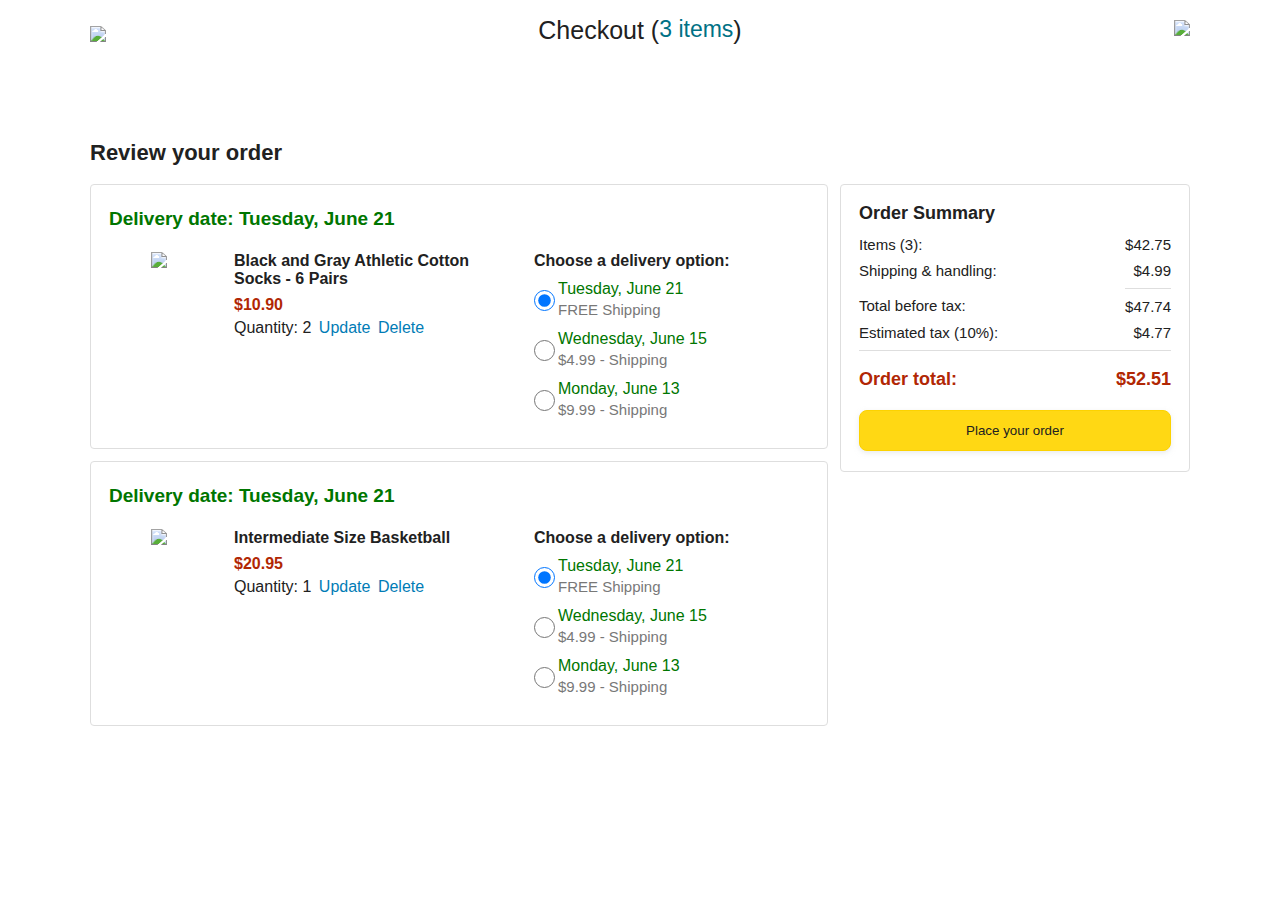
==== checkout.html @ c31e9328 "Add files via upload" ====
<!DOCTYPE html>
<html lang="en">
  <head>
    <meta charset="utf-8" />
    <meta name="viewport" content="width=device-width, initial-scale=1" />
    <title>Checkout</title>

    <!-- Load a font called Roboto from Google Fonts. -->
    <!-- <link rel="preconnect" href="https://fonts.googleapis.com">
    <link rel="preconnect" href="https://fonts.gstatic.com" crossorigin>
    <link href="https://fonts.googleapis.com/css2?family=Roboto:wght@400;500;700&display=swap" rel="stylesheet"> -->

    <!-- Here are the CSS files for this page. -->
    <link rel="stylesheet" href="styles/shared/general.css" />
    <link rel="stylesheet" href="styles/pages/checkout/checkout-header.css" />
    <link rel="stylesheet" href="styles/pages/checkout/checkout.css" />
  </head>
  <body>
    <div class="checkout-header">
      <div class="header-content">
        <div class="checkout-header-left-section">
          <a href="amazon.html">
            <img class="amazon-logo" src="images/amazon-logo.png" />
            <img
              class="amazon-mobile-logo"
              src="images/amazon-mobile-logo.png"
            />
          </a>
        </div>

        <div class="checkout-header-middle-section">
          Checkout (<a class="return-to-home-link" href="amazon.html">3 items</a
          >)
        </div>

        <div class="checkout-header-right-section">
          <img src="images/icons/checkout-lock-icon.png" />
        </div>
      </div>
    </div>

    <div class="main">
      <div class="page-title">Review your order</div>

      <div class="checkout-grid">
        <div class="order-summary js-order-summary"></div>

        <div class="payment-summary">
          <div class="payment-summary-title">Order Summary</div>

          <div class="payment-summary-row">
            <div>Items (3):</div>
            <div class="payment-summary-money">$42.75</div>
          </div>

          <div class="payment-summary-row">
            <div>Shipping &amp; handling:</div>
            <div class="payment-summary-money">$4.99</div>
          </div>

          <div class="payment-summary-row subtotal-row">
            <div>Total before tax:</div>
            <div class="payment-summary-money">$47.74</div>
          </div>

          <div class="payment-summary-row">
            <div>Estimated tax (10%):</div>
            <div class="payment-summary-money">$4.77</div>
          </div>

          <div class="payment-summary-row total-row">
            <div>Order total:</div>
            <div class="payment-summary-money">$52.51</div>
          </div>

          <button class="place-order-button button-primary">
            Place your order
          </button>
        </div>
      </div>
    </div>
    <script type="module" src="scripts/checkout.js"></script>
  </body>
</html>
---- styles/shared/general.css ----
body {
  font-family: Roboto, Arial;
  color: rgb(33, 33, 33);
  margin: 0;
}


p {
  margin: 0;
}

button {
  cursor: pointer;
}

select {
  cursor: pointer;
}

input, select, button {
  font-family: Roboto, Arial;
}

.button-primary {
  color: rgb(33, 33, 33);
  background-color: rgb(255, 216, 20);
  border: 1px solid rgb(252, 210, 0);
  border-radius: 8px;
  cursor: pointer;
  box-shadow: 0 2px 5px rgba(213, 217, 217, 0.5);
}

.button-primary:hover {
  background-color: rgb(247, 202, 0);
  border: 1px solid rgb(242, 194, 0);
}

.button-primary:active {
  background: rgb(255, 216, 20);
  border-color: rgb(252, 210, 0);
  box-shadow: none;
}

.button-secondary {
  color: rgb(33, 33, 33);
  background: white;
  border: 1px solid rgb(213, 217, 217);
  border-radius: 8px;
  cursor: pointer;
  box-shadow: 0 2px 5px rgba(213, 217, 217, 0.5);
}

.button-secondary:hover {
  background-color: rgb(247, 250, 250);
}

.button-secondary:active {
  background-color: rgb(237, 253, 255);
  box-shadow: none;
}


.limit-text-to-2-lines {
  display: -webkit-box;
  -webkit-line-clamp: 2;
  -webkit-box-orient: vertical;
  overflow: hidden;
}

.link-primary {
  color: rgb(1, 124, 182);
  cursor: pointer;
}

.link-primary:hover {
  color: rgb(196, 80, 0);
}

select {
  color: rgb(33, 33, 33);
  background-color: rgb(240, 240, 240);
  border: 1px solid rgb(213, 217, 217);
  border-radius: 8px;
  padding: 3px 5px;
  font-size: 15px;
  cursor: pointer;
  box-shadow: 0 2px 5px rgba(213, 217, 217, 0.5);
}

select:focus,
input:focus {
  outline: 2px solid rgb(255, 153, 0);
}
---- styles/pages/checkout/checkout-header.css ----
.checkout-header {
  height: 60px;
  padding-left: 30px;
  padding-right: 30px;
  background-color: white;

  display: flex;
  justify-content: center;

  position: fixed;
  top: 0;
  left: 0;
  right: 0;
  z-index: 1000;
}

.header-content {
  width: 100%;
  max-width: 1100px;

  display: flex;
  align-items: center;
}

.checkout-header-left-section {
  width: 150px;
}

.amazon-logo {
  width: 100px;
  margin-top: 12px;
}

.amazon-mobile-logo {
  display: none;
}

/* @media is used to create responsive design (making the
   website look good on any screen size). This @media
   means when the screen width is 575px or less, different
   styles (inside the {...}) will be applied. */
@media (max-width: 575px) {
  .checkout-header-left-section {
    width: auto;
  }

  .amazon-logo {
    display: none;
  }

  .amazon-mobile-logo {
    display: inline-block;
    height: 35px;
    margin-top: 5px;
  }
}

.checkout-header-middle-section {
  flex: 1;
  flex-shrink: 0;
  text-align: center;

  font-size: 25px;
  font-weight: 500;

  display: flex;
  justify-content: center;
}

.return-to-home-link {
  color: rgb(0, 113, 133);
  font-size: 23px;
  text-decoration: none;
  cursor: pointer;
}

@media (max-width: 1000px) {
  .checkout-header-middle-section {
    font-size: 20px;
    margin-right: 60px;
  }

  .return-to-home-link {
    font-size: 18px;
  }
}

@media (max-width: 575px) {
  .checkout-header-middle-section {
    margin-right: 5px;
  }
}

.checkout-header-right-section {
  text-align: right;
  width: 150px;
}

@media (max-width: 1000px) {
  .checkout-header-right-section {
    width: auto;
  }
}
---- styles/pages/checkout/checkout.css ----
.main {
  max-width: 1100px;
  padding-left: 30px;
  padding-right: 30px;

  margin-top: 140px;
  margin-bottom: 100px;

  /* margin-left: auto;
     margin-right auto;
     Is a trick for centering an element horizontally
     without needing a container. */
  margin-left: auto;
  margin-right: auto;
}

.page-title {
  font-weight: 700;
  font-size: 22px;
  margin-bottom: 18px;
}

.checkout-grid {
  display: grid;
  /* Here, 1fr means the first column will take
     up the remaining space in the grid. */
  grid-template-columns: 1fr 350px;
  column-gap: 12px;

  /* Use align-items: start; to prevent the elements
     in the grid from stretching vertically. */
  align-items: start;
}

@media (max-width: 1000px) {
  .main {
    max-width: 500px;
  }

  .checkout-grid {
    grid-template-columns: 1fr;
  }
}

.cart-item-container,
.payment-summary {
  border: 1px solid rgb(222, 222, 222);
  border-radius: 4px;
  padding: 18px;
}

.cart-item-container {
  margin-bottom: 12px;
}

.payment-summary {
  padding-bottom: 5px;
}

@media (max-width: 1000px) {
  .payment-summary {
    /* grid-row: 1 means this element will be placed into row
      1 in the grid. (Normally, the row that an element is
      placed in is determined by the order of the elements in
      the HTML. grid-row overrides this default ordering). */
    grid-row: 1;
    margin-bottom: 12px;
  }
}

.delivery-date {
  color: rgb(0, 118, 0);
  font-weight: 700;
  font-size: 19px;
  margin-top: 5px;
  margin-bottom: 22px;
}

.cart-item-details-grid {
  display: grid;
  /* 100px 1fr 1fr; means the 2nd and 3rd column will
     take up half the remaining space in the grid
     (they will divide up the remaining space evenly). */
  grid-template-columns: 100px 1fr 1fr;
  column-gap: 25px;
}

@media (max-width: 1000px) {
  .cart-item-details-grid {
    grid-template-columns: 100px 1fr;
    row-gap: 30px;
  }
}

.product-image {
  max-width: 100%;
  max-height: 120px;

  /* margin-left: auto;
     margin-right auto;
     Is a trick for centering an element horizontally
     without needing a container. */
  margin-left: auto;
  margin-right: auto;
}

.product-name {
  font-weight: 700;
  margin-bottom: 8px;
}

.product-price {
  color: rgb(177, 39, 4);
  font-weight: 700;
  margin-bottom: 5px;
}

.product-quantity .link-primary {
  margin-left: 3px;
}

@media (max-width: 1000px) {
  .delivery-options {
    /* grid-column: 1 means this element will be placed
       in column 1 in the grid. (Normally, the column that
       an element is placed in is determined by the order
       of the elements in the HTML. grid-column overrides
       this default ordering).
       
       / span 2 means this element will take up 2 columns
       in the grid (Normally, each element takes up 1
       column in the grid). */
    grid-column: 1 / span 2;
  }
}

.delivery-options-title {
  font-weight: 700;
  margin-bottom: 10px;
}

.delivery-option {
  display: grid;
  grid-template-columns: 24px 1fr;
  margin-bottom: 12px;
  cursor: pointer;
}

.delivery-option-input {
  margin-left: 0px;
  cursor: pointer;
}

.delivery-option-date {
  color: rgb(0, 118, 0);
  font-weight: 500;
  margin-bottom: 3px;
}

.delivery-option-price {
  color: rgb(120, 120, 120);
  font-size: 15px;
}

.payment-summary-title {
  font-weight: 700;
  font-size: 18px;
  margin-bottom: 12px;
}

.payment-summary-row {
  display: grid;
  /* 1fr auto; means the width of the 2nd column will be
     determined by the elements inside the column (auto).
     The 1st column will take up the remaining space. */
  grid-template-columns: 1fr auto;

  font-size: 15px;
  margin-bottom: 9px;
}

.payment-summary-money {
  text-align: right;
}

.subtotal-row .payment-summary-money {
  border-top: 1px solid rgb(222, 222, 222);
}

.subtotal-row div {
  padding-top: 9px;
}

.total-row {
  color: rgb(177, 39, 4);
  font-weight: 700;
  font-size: 18px;

  border-top: 1px solid rgb(222, 222, 222);
  padding-top: 18px;
}

.place-order-button {
  width: 100%;
  padding-top: 12px;
  padding-bottom: 12px;
  border-radius: 8px;

  margin-top: 11px;
  margin-bottom: 15px;
}
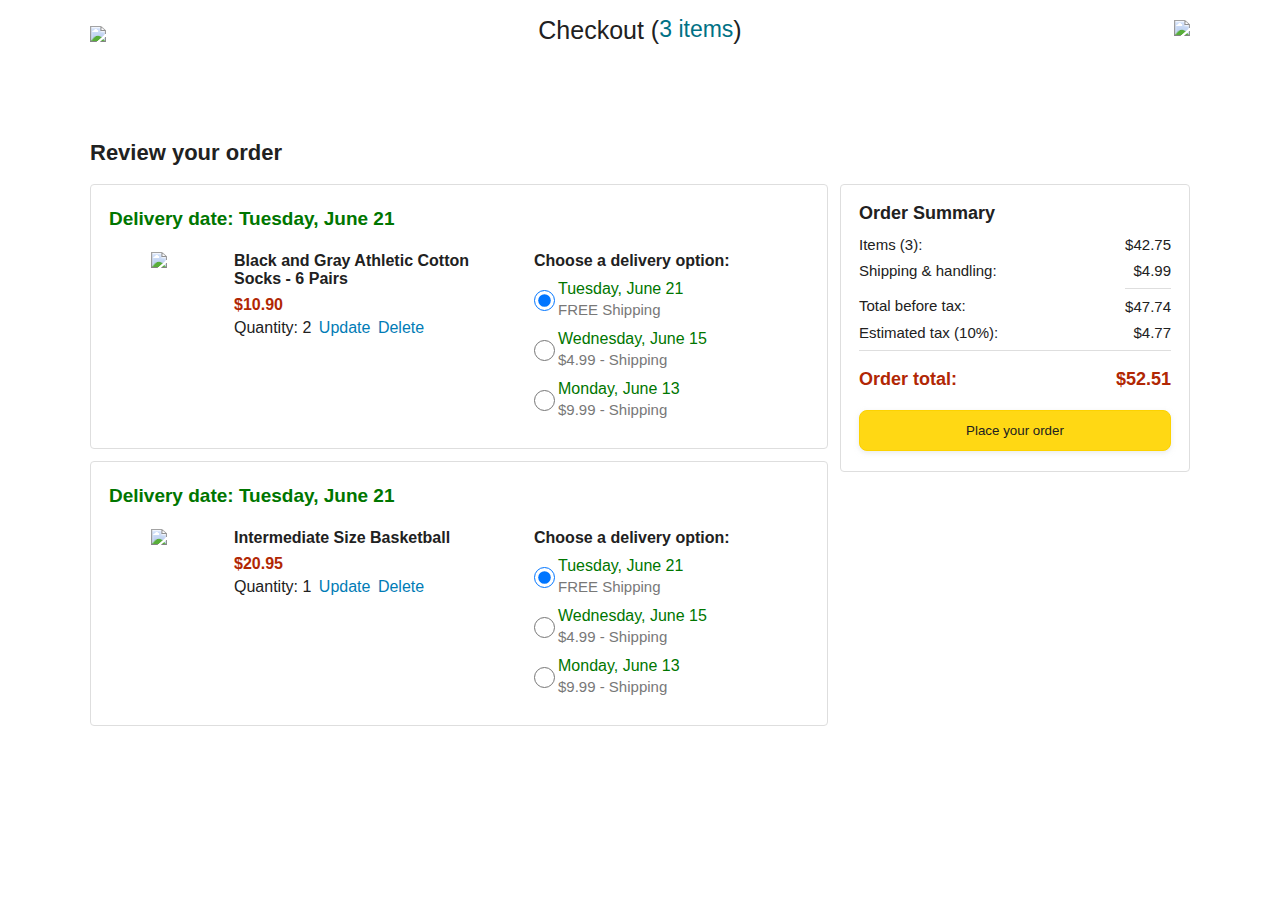
==== commit 6eee92d3: "Add files via upload" ====
--- a/checkout.html
+++ b/checkout.html
@@ -19,7 +19,7 @@
     <div class="checkout-header">
       <div class="header-content">
         <div class="checkout-header-left-section">
-          <a href="amazon.html">
+          <a href="index.html">
             <img class="amazon-logo" src="images/amazon-logo.png" />
             <img
               class="amazon-mobile-logo"
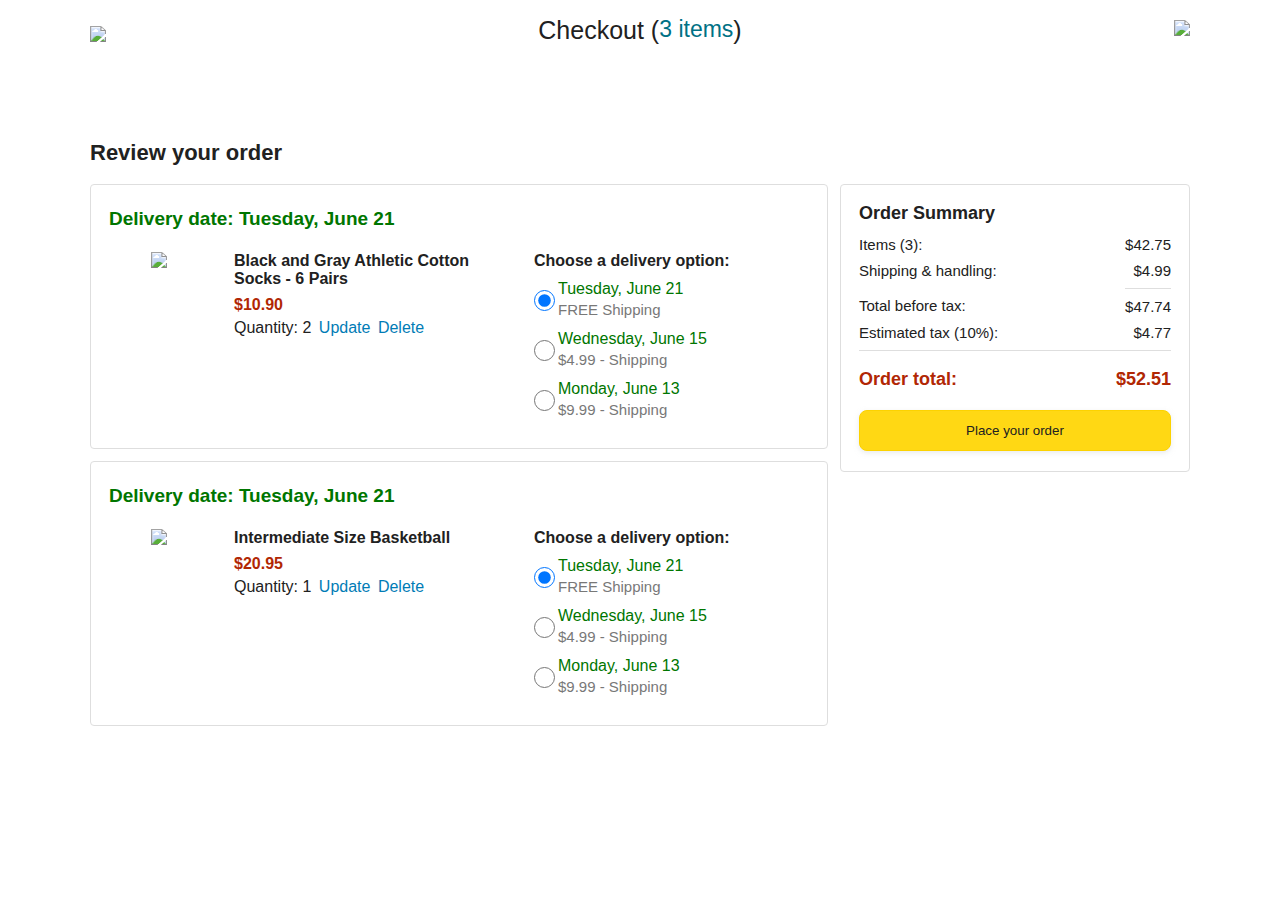
==== commit 843f7083: "Add files via upload" ====
--- a/checkout.html
+++ b/checkout.html
@@ -20,10 +20,10 @@
       <div class="header-content">
         <div class="checkout-header-left-section">
           <a href="index.html">
-            <img class="amazon-logo" src="images/amazon-logo.png" />
+            <img class="amazon-logo" src="./images/amazon-logo.png" />
             <img
               class="amazon-mobile-logo"
-              src="images/amazon-mobile-logo.png"
+              src="./images/amazon-mobile-logo.png"
             />
           </a>
         </div>
@@ -34,7 +34,7 @@
         </div>
 
         <div class="checkout-header-right-section">
-          <img src="images/icons/checkout-lock-icon.png" />
+          <img src="./images/icons/checkout-lock-icon.png" />
         </div>
       </div>
     </div>
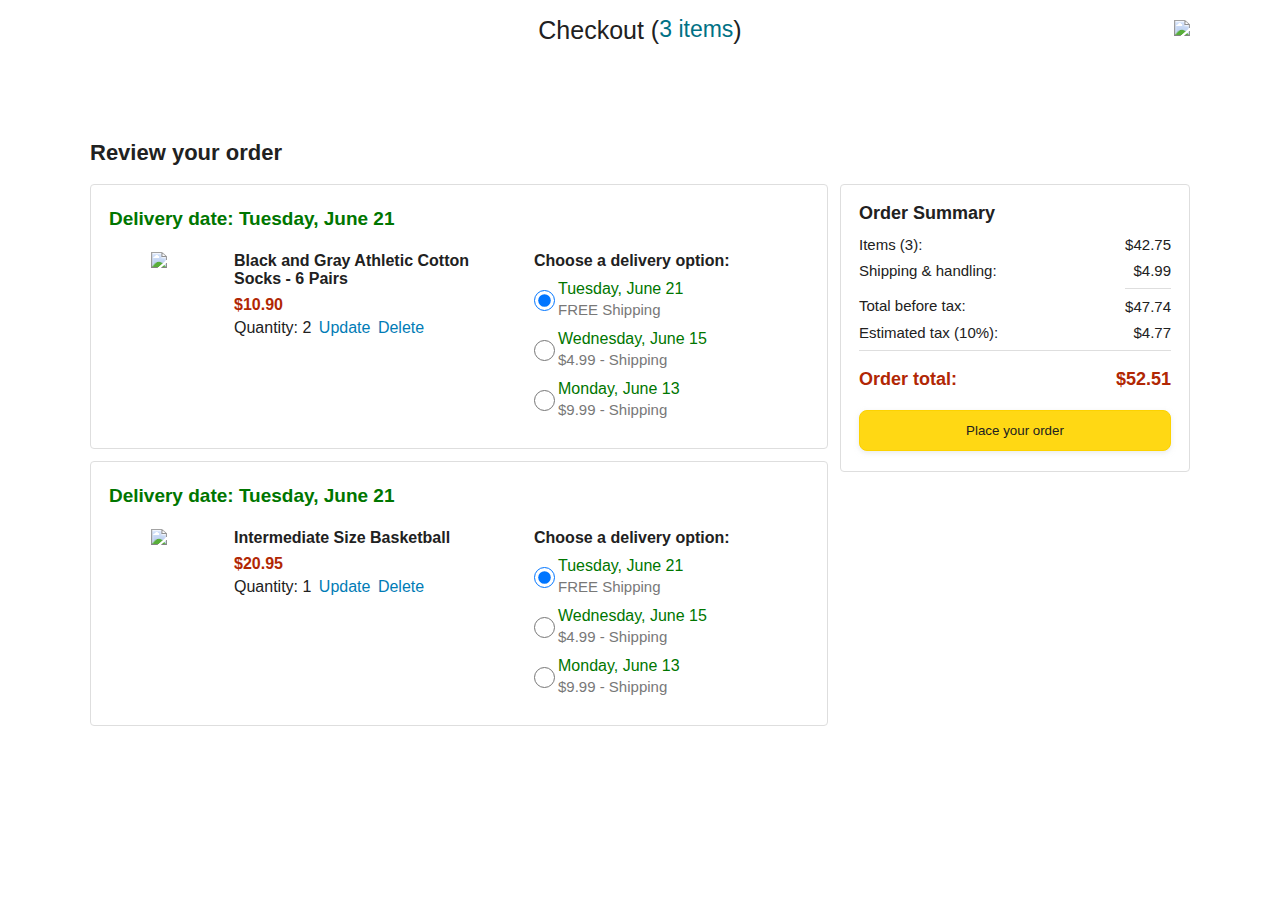
==== commit b9330fc2: "Add files via upload" ====
--- a/checkout.html
+++ b/checkout.html
@@ -20,10 +20,10 @@
       <div class="header-content">
         <div class="checkout-header-left-section">
           <a href="index.html">
-            <img class="amazon-logo" src="./images/amazon-logo.png" />
+            <img class="amazon-logo" src="./images/amazon-logo.png" alt="" />
             <img
               class="amazon-mobile-logo"
-              src="./images/amazon-mobile-logo.png"
+              src="./images/amazon-mobile-logo.png" alt=""
             />
           </a>
         </div>
